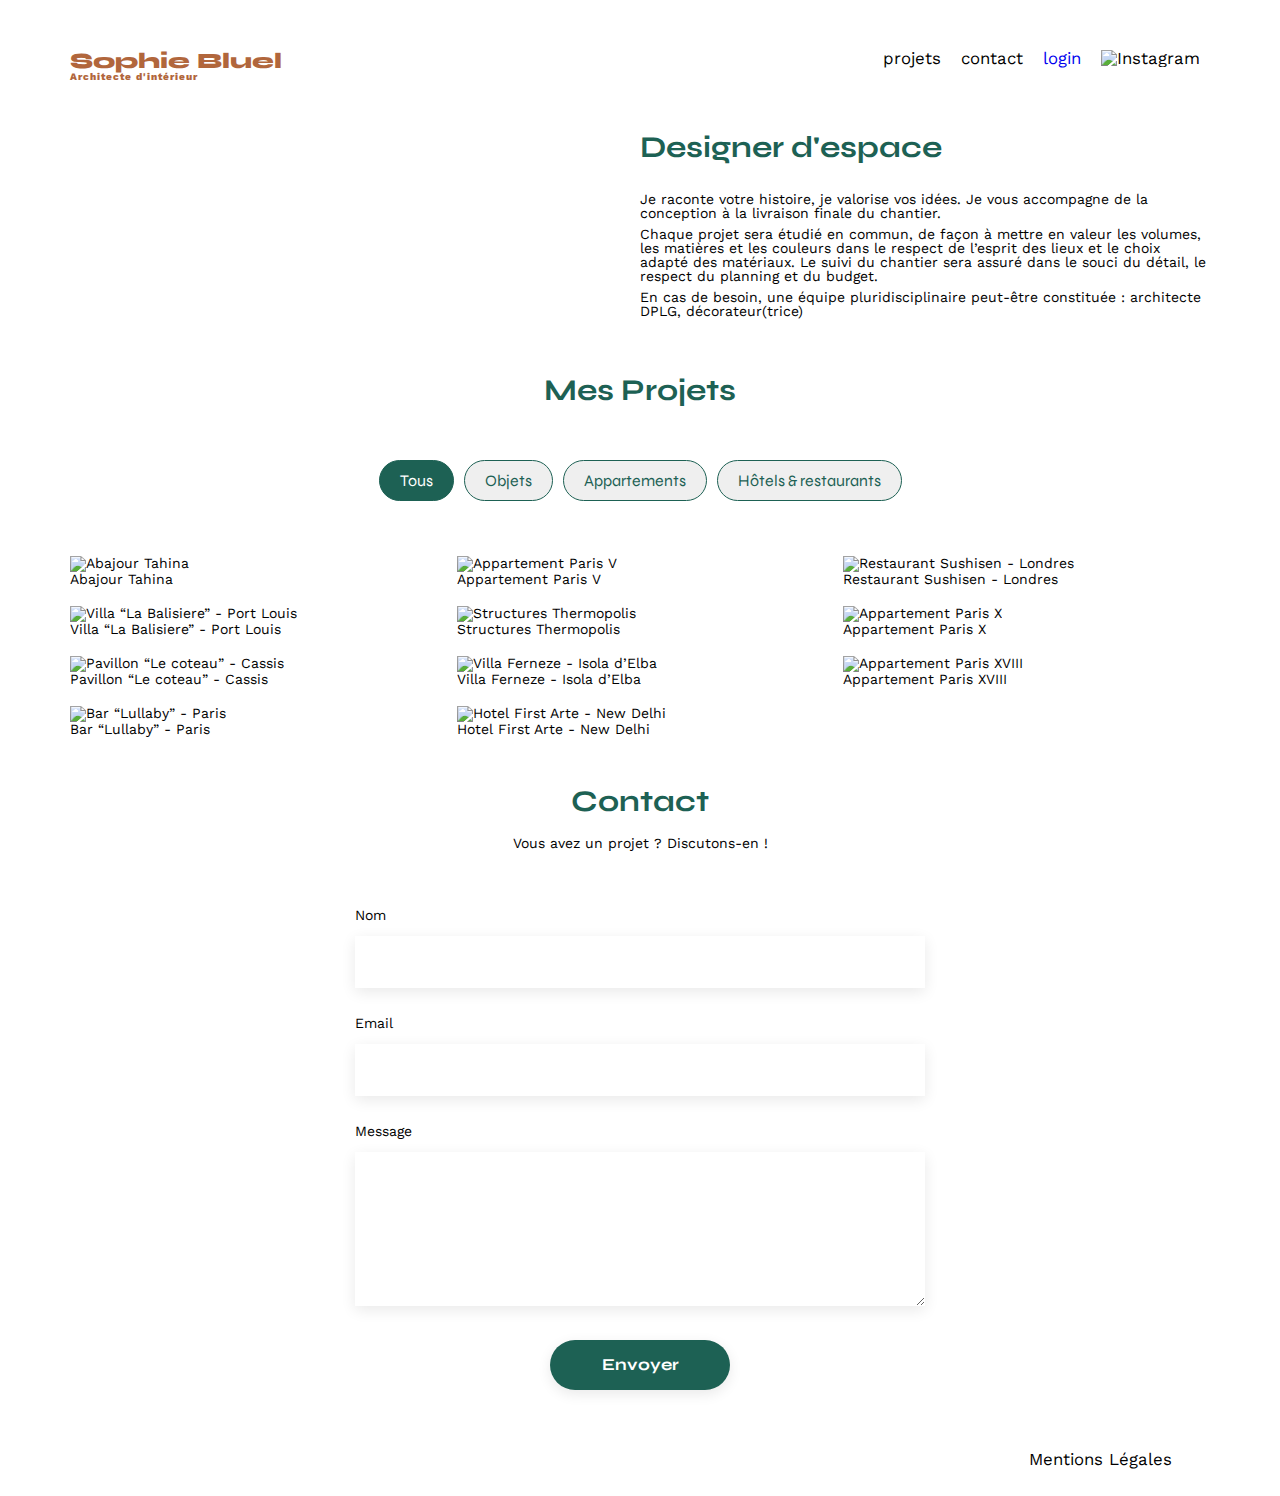
==== FrontEnd/index.html @ d1c1a3de "page de login html" ====
<!DOCTYPE html>
<html lang="fr">
<head>
	<meta charset="UTF-8">
	<title>Sophie Bluel - Architecte d'intérieur</title>
	<script type="module" src="../Backend/dev.js/script.js" defer></script>
	<meta name="viewport" content="width=device-width, initial-scale=1.0">
	<link rel="preconnect" href="https://fonts.googleapis.com">
	<link rel="preconnect" href="https://fonts.gstatic.com" crossorigin>
	<link href="https://fonts.googleapis.com/css2?family=Syne:wght@700;800&family=Work+Sans&display=swap" rel="stylesheet">
	<meta name="description" content="">
	<link rel="stylesheet" href="./assets/style.css">
</head>
<body>
<header>
	<h1>Sophie Bluel <span>Architecte d'intérieur</span></h1>
	<nav>
		<ul>
			<li>projets</li>
			<li>contact</li>
			<li><a href="login.html">login</a></li>
			<li><img src="./assets/icons/instagram.png" alt="Instagram"></li>
		</ul>
	</nav>
</header>
<main>
	<section id="introduction">
		<figure>
			<img src="./assets/images/sophie-bluel.png" alt="">
		</figure>
		<article>
			<h2>Designer d'espace</h2>
			<p>Je raconte votre histoire, je valorise vos idées. Je vous accompagne de la conception à la livraison finale du chantier.</p>
			<p>Chaque projet sera étudié en commun, de façon à mettre en valeur les volumes, les matières et les couleurs dans le respect de l’esprit des lieux et le choix adapté des matériaux. Le suivi du chantier sera assuré dans le souci du détail, le respect du planning et du budget.</p>
			<p>En cas de besoin, une équipe pluridisciplinaire peut-être constituée : architecte DPLG, décorateur(trice)</p>
		</article>
	</section>
	<section id="portfolio">
		<h2>Mes Projets</h2>
		<div class="filtres">
			<button id="0" class="btnSelectionne">Tous</button>
			<button id="1">Objets</button>
			<button id="2">Appartements</button>
			<button id="3">Hôtels & restaurants</button>
		</div>
		<div class="gallery">
			<figure>
				<img src="assets/images/abajour-tahina.png" alt="Abajour Tahina">
				<figcaption>Abajour Tahina</figcaption>
			</figure>
			<figure>
				<img src="assets/images/appartement-paris-v.png" alt="Appartement Paris V">
				<figcaption>Appartement Paris V</figcaption>
			</figure>
			<figure>
				<img src="assets/images/restaurant-sushisen-londres.png" alt="Restaurant Sushisen - Londres">
				<figcaption>Restaurant Sushisen - Londres</figcaption>
			</figure>
			<figure>
				<img src="assets/images/la-balisiere.png" alt="Villa “La Balisiere” - Port Louis">
				<figcaption>Villa “La Balisiere” - Port Louis</figcaption>
			</figure>
			<figure>
				<img src="assets/images/structures-thermopolis.png" alt="Structures Thermopolis">
				<figcaption>Structures Thermopolis</figcaption>
			</figure>
			<figure>
				<img src="assets/images/appartement-paris-x.png" alt="Appartement Paris X">
				<figcaption>Appartement Paris X</figcaption>
			</figure>
			<figure>
				<img src="assets/images/le-coteau-cassis.png" alt="Pavillon “Le coteau” - Cassis">
				<figcaption>Pavillon “Le coteau” - Cassis</figcaption>
			</figure>
			<figure>
				<img src="assets/images/villa-ferneze.png" alt="Villa Ferneze - Isola d’Elba">
				<figcaption>Villa Ferneze - Isola d’Elba</figcaption>
			</figure>
			<figure>
				<img src="assets/images/appartement-paris-xviii.png" alt="Appartement Paris XVIII">
				<figcaption>Appartement Paris XVIII</figcaption>
			</figure>
			<figure>
				<img src="assets/images/bar-lullaby-paris.png" alt="Bar “Lullaby” - Paris">
				<figcaption>Bar “Lullaby” - Paris</figcaption>
			</figure>
			<figure>
				<img src="assets/images/hotel-first-arte-new-delhi.png" alt="Hotel First Arte - New Delhi">
				<figcaption>Hotel First Arte - New Delhi</figcaption>
			</figure>
		</div>
	</section>
	<section id="contact">
		<h2>Contact</h2>
		<p>Vous avez un projet ? Discutons-en !</p>
		<form action="#" method="post">
			<label for="name">Nom</label>
			<input type="text" name="name" id="name">
			<label for="email">Email</label>
			<input type="email" name="email" id="email">
			<label for="message">Message</label>
			<textarea name="message" id="message" cols="30" rows="10"></textarea>
			<input type="submit" value="Envoyer">
		</form>
	</section>
</main>

<footer>
	<nav>
		<ul>
			<li>Mentions Légales</li>
		</ul>
	</nav>
</footer>
</body>
</html>
---- FrontEnd/assets/style.css ----
/* http://meyerweb.com/eric/tools/css/reset/
   v2.0 | 20110126
   License: none (public domain)
*/

html, body, div, span, applet, object, iframe,
h1, h2, h3, h4, h5, h6, p, blockquote, pre,
a, abbr, acronym, address, big, cite, code,
del, dfn, em, img, ins, kbd, q, s, samp,
small, strike, strong, sub, sup, tt, var,
b, u, i, center,
dl, dt, dd, ol, ul, li,
fieldset, form, label, legend,
table, caption, tbody, tfoot, thead, tr, th, td,
article, aside, canvas, details, embed,
figure, figcaption, footer, header, hgroup,
menu, nav, output, ruby, section, summary,
time, mark, audio, video {
	margin: 0;
	padding: 0;
	border: 0;
	font-size: 100%;
	font: inherit;
	vertical-align: baseline;
}
/* HTML5 display-role reset for older browsers */
article, aside, details, figcaption, figure,
footer, header, hgroup, menu, nav, section {
	display: block;
}
body {
	line-height: 1;
}
ol, ul {
	list-style: none;
}
blockquote, q {
	quotes: none;
}
blockquote:before, blockquote:after,
q:before, q:after {
	content: '';
	content: none;
}
table {
	border-collapse: collapse;
	border-spacing: 0;
}
/** end reset css**/
body {
	max-width: 1140px;
	margin:auto;
	font-family: 'Work Sans' ;
	font-size: 14px;
}
header {
	display: flex;
	justify-content: space-between;
	margin: 50px 0
}
section {
	margin: 50px 0
}

h1{
	display: flex;
	flex-direction: column;
	font-family: 'Syne';
	font-size: 22px;
	font-weight: 800;
	color: #B1663C
}

h1 > span {
	font-family: 'Work Sans';
	font-size:10px;
	letter-spacing: 0.1em;
;
}

h2{
	font-family: 'Syne';
	font-weight: 700;
	font-size: 30px;
	color: #1D6154
}
nav ul {
	display: flex;
	align-items: center;
	list-style-type: none;

}
nav li {
	padding: 0 10px;
	font-size: 1.2em;
}

li:hover {
	color: #B1663C;
}
#introduction {
	display: flex;
	align-items: center;
}
#introduction figure {
	flex: 1
}
#introduction img {
	display: block;
	margin: auto;
	width: 80%;
}

#introduction article {
	flex: 1
}
#introduction h2 {
	margin-bottom: 1em;
}

#introduction p {
	margin-bottom: 0.5em;
}
#portfolio h2 {
	text-align: center;
	margin-bottom: 1em;
}
.gallery {
	width: 100%;
	display: grid;
	grid-template-columns: 1fr 1fr 1fr;
	grid-column-gap: 20px;
	grid-row-gap: 20px;
}

.gallery img {
	width: 100%;

}
#contact {
	width: 50%;
margin: auto;
}
#contact > * {
	text-align: center;

}
#contact h2{
	margin-bottom: 20px;
}
#contact form {
	text-align: left;
	margin-top:30px;
	display: flex;
	flex-direction: column;
}

#contact input {
	height: 50px;
	font-size: 1.2em;
	border: none;
	box-shadow: 0px 4px 14px rgba(0, 0, 0, 0.09);
}
#contact label {
	margin: 2em 0 1em 0;
}
#contact textarea {
	border: none;
	box-shadow: 0px 4px 14px rgba(0, 0, 0, 0.09);
}

input[type="submit"]{
	font-family: 'Syne';
	font-weight: 700;
	color: white;
	background-color: #1D6154;
	margin : 2em auto ;
	width: 180px;
	text-align: center;
	border-radius: 60px ;
}

footer nav ul {
	display: flex;
	justify-content: flex-end;
	margin: 2em
}

/* code des boutons */

.filtres {
	display: flex;
	flex-direction: row;
	justify-content: center;
	margin: 50px;
}
.filtres button {
	font-family: 'Syne';
	font-size: 16px;
	color: #1D6154;
	border: solid 1px #1D6154;
	border-radius: 60px ;
	margin : 5px;
	padding: 10px 20px;
}

.btnSelectionne {
	color: white !important;
	background-color: #1D6154;
}

/* code de la page login */

a {
	text-decoration: none;
}

.mdpOublie {
	text-align: center;
	text-decoration: underline;
}
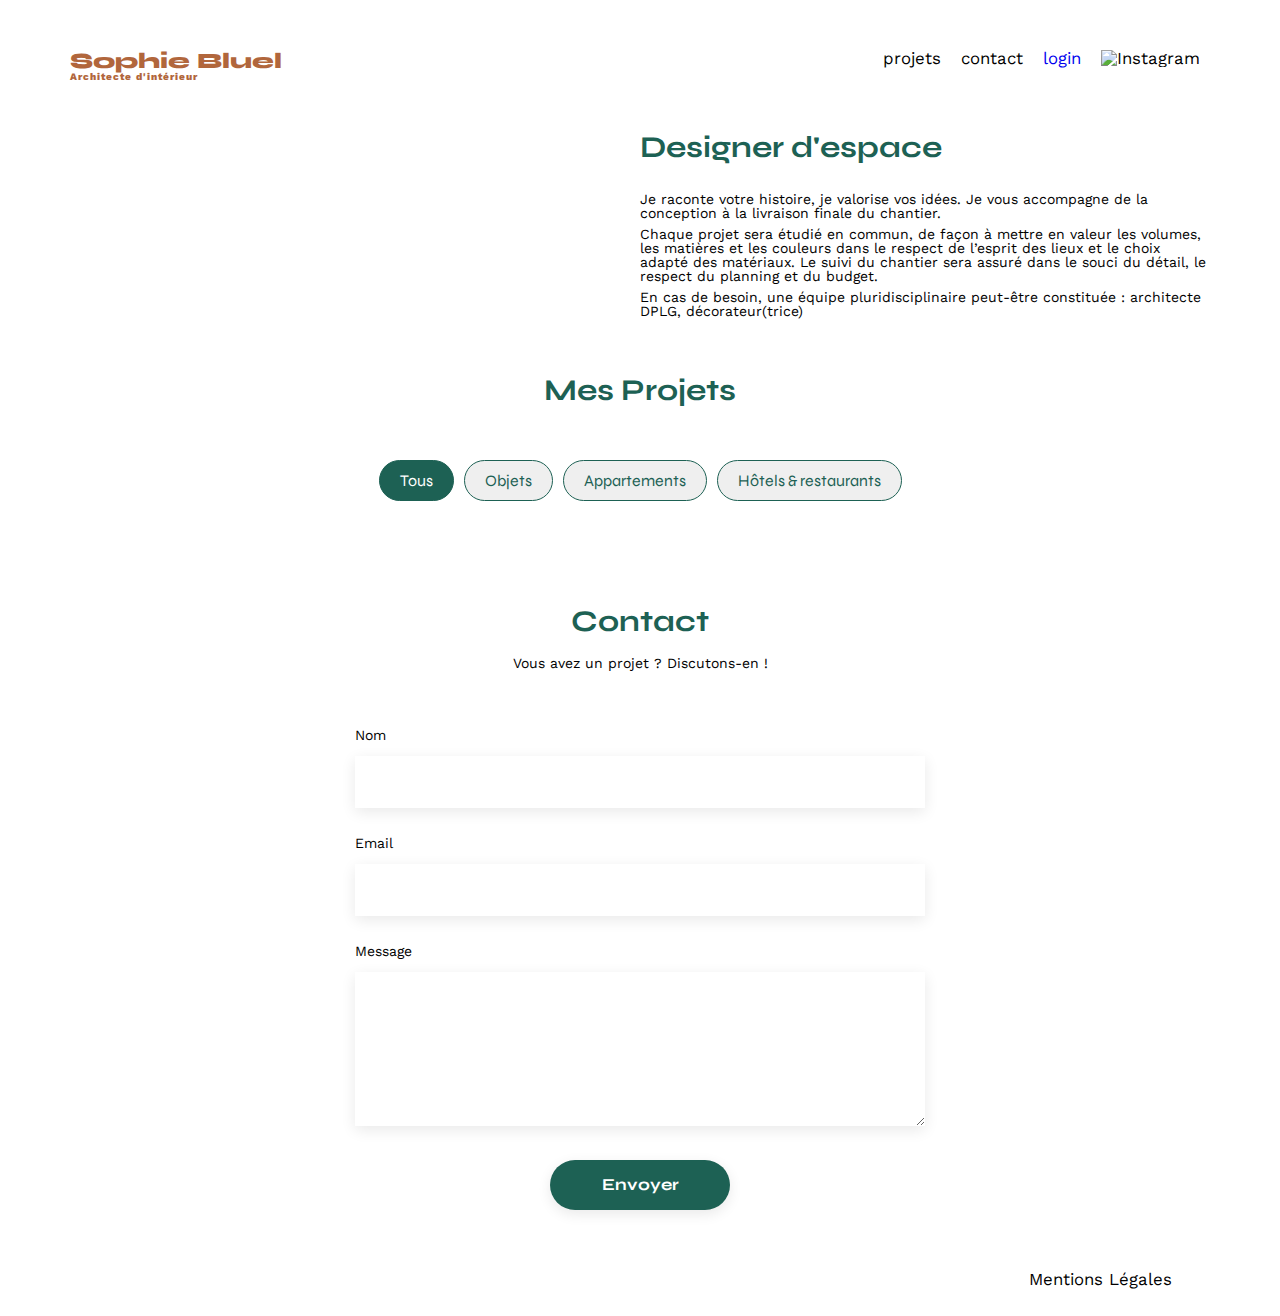
==== commit 4201e2bd: "login + redirection accueil + token localstorage" ====
--- a/FrontEnd/index.html
+++ b/FrontEnd/index.html
@@ -3,7 +3,7 @@
 <head>
 	<meta charset="UTF-8">
 	<title>Sophie Bluel - Architecte d'intérieur</title>
-	<script type="module" src="../Backend/dev.js/script.js" defer></script>
+	<script type="module" src="dev.js/script.js" defer></script>
 	<meta name="viewport" content="width=device-width, initial-scale=1.0">
 	<link rel="preconnect" href="https://fonts.googleapis.com">
 	<link rel="preconnect" href="https://fonts.gstatic.com" crossorigin>
@@ -44,50 +44,6 @@
 			<button id="3">Hôtels & restaurants</button>
 		</div>
 		<div class="gallery">
-			<figure>
-				<img src="assets/images/abajour-tahina.png" alt="Abajour Tahina">
-				<figcaption>Abajour Tahina</figcaption>
-			</figure>
-			<figure>
-				<img src="assets/images/appartement-paris-v.png" alt="Appartement Paris V">
-				<figcaption>Appartement Paris V</figcaption>
-			</figure>
-			<figure>
-				<img src="assets/images/restaurant-sushisen-londres.png" alt="Restaurant Sushisen - Londres">
-				<figcaption>Restaurant Sushisen - Londres</figcaption>
-			</figure>
-			<figure>
-				<img src="assets/images/la-balisiere.png" alt="Villa “La Balisiere” - Port Louis">
-				<figcaption>Villa “La Balisiere” - Port Louis</figcaption>
-			</figure>
-			<figure>
-				<img src="assets/images/structures-thermopolis.png" alt="Structures Thermopolis">
-				<figcaption>Structures Thermopolis</figcaption>
-			</figure>
-			<figure>
-				<img src="assets/images/appartement-paris-x.png" alt="Appartement Paris X">
-				<figcaption>Appartement Paris X</figcaption>
-			</figure>
-			<figure>
-				<img src="assets/images/le-coteau-cassis.png" alt="Pavillon “Le coteau” - Cassis">
-				<figcaption>Pavillon “Le coteau” - Cassis</figcaption>
-			</figure>
-			<figure>
-				<img src="assets/images/villa-ferneze.png" alt="Villa Ferneze - Isola d’Elba">
-				<figcaption>Villa Ferneze - Isola d’Elba</figcaption>
-			</figure>
-			<figure>
-				<img src="assets/images/appartement-paris-xviii.png" alt="Appartement Paris XVIII">
-				<figcaption>Appartement Paris XVIII</figcaption>
-			</figure>
-			<figure>
-				<img src="assets/images/bar-lullaby-paris.png" alt="Bar “Lullaby” - Paris">
-				<figcaption>Bar “Lullaby” - Paris</figcaption>
-			</figure>
-			<figure>
-				<img src="assets/images/hotel-first-arte-new-delhi.png" alt="Hotel First Arte - New Delhi">
-				<figcaption>Hotel First Arte - New Delhi</figcaption>
-			</figure>
 		</div>
 	</section>
 	<section id="contact">
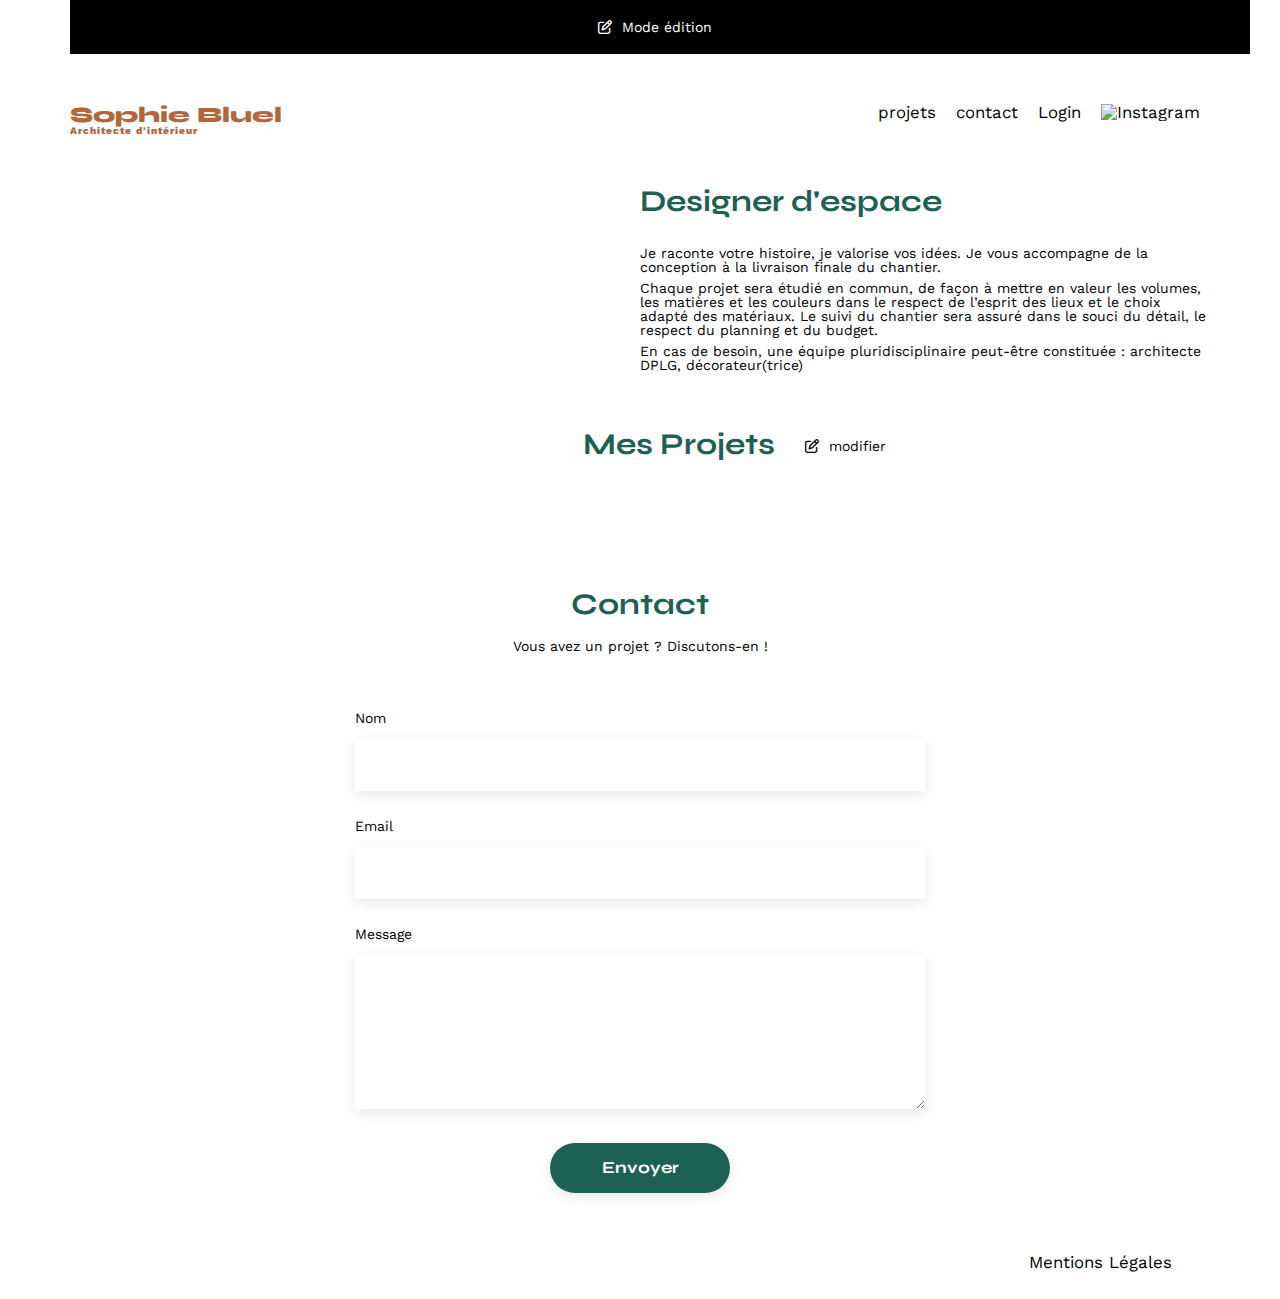
==== commit 13e9b540: "login + token stocké en local + mode edition" ====
--- a/FrontEnd/index.html
+++ b/FrontEnd/index.html
@@ -10,15 +10,21 @@
 	<link href="https://fonts.googleapis.com/css2?family=Syne:wght@700;800&family=Work+Sans&display=swap" rel="stylesheet">
 	<meta name="description" content="">
 	<link rel="stylesheet" href="./assets/style.css">
+	<link rel="stylesheet" href="https://cdnjs.cloudflare.com/ajax/libs/font-awesome/6.5.1/css/all.min.css">
+</head>
 </head>
 <body>
+	<div class="edition">
+		<i class="fa-regular fa-pen-to-square"></i>
+		<p>Mode édition</p>
+	</div>
 <header>
 	<h1>Sophie Bluel <span>Architecte d'intérieur</span></h1>
 	<nav>
 		<ul>
 			<li>projets</li>
 			<li>contact</li>
-			<li><a href="login.html">login</a></li>
+			<li><a href="login.html" id="loginLink">Login</a></li>
 			<li><img src="./assets/icons/instagram.png" alt="Instagram"></li>
 		</ul>
 	</nav>
@@ -36,12 +42,14 @@
 		</article>
 	</section>
 	<section id="portfolio">
-		<h2>Mes Projets</h2>
+		<div class="projetsTitreModifier">
+			<h2>Mes Projets</h2>
+			<div class="modifier">
+				<i class="fa-regular fa-pen-to-square"></i>
+				<p>modifier</p>
+			</div>
+		</div>
 		<div class="filtres">
-			<button id="0" class="btnSelectionne">Tous</button>
-			<button id="1">Objets</button>
-			<button id="2">Appartements</button>
-			<button id="3">Hôtels & restaurants</button>
 		</div>
 		<div class="gallery">
 		</div>
--- a/FrontEnd/assets/style.css
+++ b/FrontEnd/assets/style.css
@@ -124,6 +124,7 @@
 #portfolio h2 {
 	text-align: center;
 	margin-bottom: 1em;
+	position: relative;
 }
 .gallery {
 	width: 100%;
@@ -131,6 +132,7 @@
 	grid-template-columns: 1fr 1fr 1fr;
 	grid-column-gap: 20px;
 	grid-row-gap: 20px;
+	margin-top: 50px;
 }
 
 .gallery img {
@@ -192,7 +194,7 @@
 	display: flex;
 	flex-direction: row;
 	justify-content: center;
-	margin: 50px;
+	margin-bottom: 50px;
 }
 .filtres button {
 	font-family: 'Syne';
@@ -213,9 +215,52 @@
 
 a {
 	text-decoration: none;
+	color: black;
+}
+
+a:hover {
+	color: #B1663C;
 }
 
 .mdpOublie {
 	text-align: center;
 	text-decoration: underline;
+}
+
+/* code pour la partie edition (une fois connecter) */
+
+.edition {
+	padding: 20px;
+	background-color: black;
+	color: white;
+	display: flex;
+	justify-content: center;
+	flex-direction: row;
+	align-items: center;
+	width: 100%;
+}
+
+.edition p {
+	padding: 0px 10px;
+}
+
+.projetsTitreModifier {
+	display: flex;
+	justify-content: center;
+	flex-direction: row;
+}
+
+.modifier {
+	display: flex;
+	padding: 10px 30px;
+	margin-right: -20%;
+}
+
+.modifier p {
+	padding: 0px 10px;
+}
+
+.hidden {
+	display: none;
+	visibility: hidden;
 }